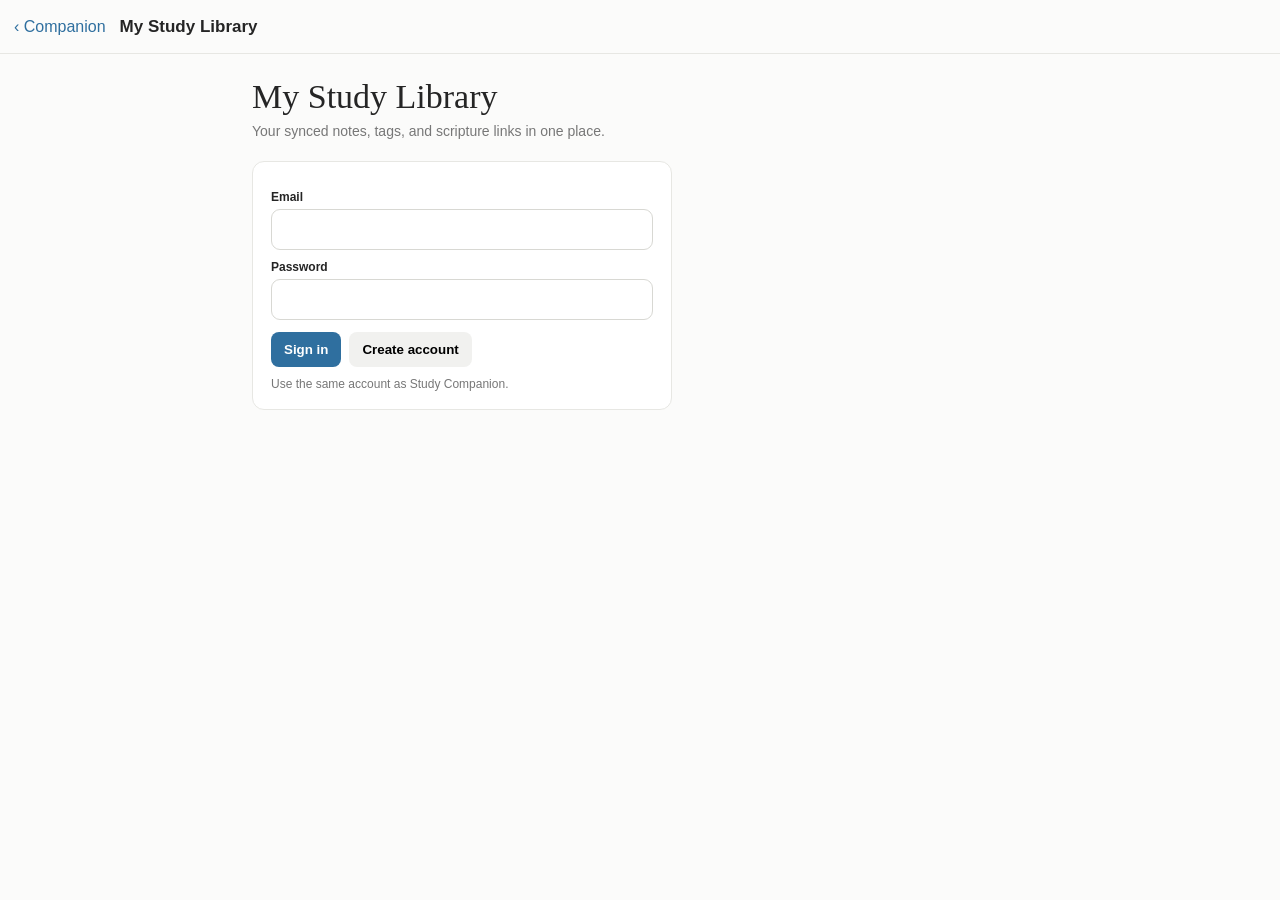
==== study-library/library.html @ bf47d426 "Add synced personal study library" ====
<!doctype html>
<html lang="en"><head><meta charset="utf-8"><meta name="viewport" content="width=device-width,initial-scale=1,viewport-fit=cover"><meta name="theme-color" content="#fbfbfa"><title>My Study Library</title><style>
:root{--bg:#fbfbfa;--ink:#252525;--muted:#777;--line:#e7e7e3;--blue:#2f6f9f}*{box-sizing:border-box}body{margin:0;background:var(--bg);color:var(--ink);font-family:-apple-system,BlinkMacSystemFont,"Segoe UI",sans-serif}.top{position:sticky;top:0;z-index:5;background:#fbfbfaf4;backdrop-filter:blur(12px);border-bottom:1px solid var(--line);display:flex;align-items:center;min-height:54px;padding:8px 14px}.top a{color:var(--blue);text-decoration:none}.title{margin-left:14px;font-weight:600;font-size:17px}.spacer{flex:1}.wrap{max-width:820px;margin:auto;padding:24px 22px 70px}h1{font:34px/1.1 Georgia,"Times New Roman",serif;margin:0 0 8px}.sub{font-size:14px;color:var(--muted);margin-bottom:22px}.controls{display:grid;grid-template-columns:1fr 170px;gap:10px;margin-bottom:18px}.controls input,.controls select,.auth input{width:100%;padding:11px 12px;border:1px solid #d8d8d3;border-radius:9px;background:#fff;font-size:15px}.stats{font-size:12px;color:var(--muted);margin:8px 0 14px}.group{margin:24px 0}.group-title{color:var(--blue);font-size:15px;font-weight:700;padding-bottom:7px;border-bottom:1px solid var(--line)}.item{padding:14px 0;border-bottom:1px solid #ededeb}.meta{display:flex;gap:7px;align-items:center;flex-wrap:wrap;font-size:11px;text-transform:uppercase;letter-spacing:.05em;color:var(--muted);font-weight:700}.selected{font:17px/1.35 Georgia,serif;color:#555;margin:5px 0}.body{font:18px/1.5 Georgia,"Times New Roman",serif;margin:5px 0}.pill{display:inline-block;padding:3px 8px;background:#f1f1ef;border-radius:12px;font-size:12px;text-transform:none;letter-spacing:0}.actions{display:flex;gap:14px;margin-top:7px;font-size:12px}.actions a,.delete{color:var(--blue);background:none;border:0;padding:0;font:inherit;cursor:pointer;text-decoration:none}.delete{color:#a33}.empty{color:var(--muted);font-size:14px;padding:24px 0}.auth{max-width:420px;background:#fff;border:1px solid var(--line);border-radius:12px;padding:18px}.auth label{display:block;font-size:12px;font-weight:700;margin:10px 0 5px}.row{display:flex;gap:8px;margin-top:12px}.btn{border:0;border-radius:8px;padding:10px 13px;font-weight:600;cursor:pointer}.primary{background:var(--blue);color:#fff}.secondary{background:#f1f1ef}.msg{font-size:12px;color:var(--muted);margin-top:10px}.signed{font-size:12px;color:var(--muted)}@media(max-width:600px){.wrap{padding:20px 18px 60px}.controls{grid-template-columns:1fr}.title{font-size:16px}h1{font-size:30px}.body{font-size:17px}}
</style></head><body><header class="top"><a href="companion.html">‹ Companion</a><div class="title">My Study Library</div><div class="spacer"></div><button class="delete" id="signOut" hidden>Sign out</button></header><main class="wrap"><h1>My Study Library</h1><div class="sub">Your synced notes, tags, and scripture links in one place.</div><section id="authBox" class="auth"><label>Email</label><input id="email" type="email" autocomplete="email"><label>Password</label><input id="password" type="password" autocomplete="current-password"><div class="row"><button class="btn primary" id="signIn">Sign in</button><button class="btn secondary" id="signUp">Create account</button></div><div class="msg" id="authMsg">Use the same account as Study Companion.</div></section><section id="libraryBox" hidden><div class="signed" id="userEmail"></div><div class="controls"><input id="search" placeholder="Search notes, tags, words, or scripture references…"><select id="typeFilter"><option value="all">All saved study</option><option value="note">Notes</option><option value="tag">Tags</option><option value="link">Links / cross-references</option></select></div><div class="stats" id="stats"></div><div id="results"></div></section></main>
<script type="module">import{createClient}from'https://esm.sh/@supabase/supabase-js@2';const SBURL='https://qgkexntrqccusjzxlmyg.supabase.co',SBKEY='sb_publishable_fxGyeKwo2QfovWpKSfMiQw_w5N2yeYF',sb=createClient(SBURL,SBKEY);let user=null,allRows=[],channel=null;const esc=s=>String(s??'').replace(/[&<>"']/g,c=>({'&':'&amp;','<':'&lt;','>':'&gt;','"':'&quot;',"'":'&#39;'}[c]));function companionUrl(r){return 'companion.html?ref='+encodeURIComponent(r.reference)+'&text='+encodeURIComponent(r.selected_text||'')}function itemBody(r){if(r.annotation_type==='note')return esc(r.note_text||'');if(r.annotation_type==='tag')return '<span class="pill">#'+esc(r.tag||'')+'</span>';if(r.annotation_type==='link'){const bits=[];if(r.target_reference)bits.push(esc(r.target_reference));if(r.target_url)bits.push('<a href="'+esc(r.target_url)+'" target="_blank">Open link</a>');return bits.join(' · ')}return ''}function filterRows(){const q=search.value.trim().toLowerCase(),t=typeFilter.value;return allRows.filter(r=>(t==='all'||r.annotation_type===t)&&(!q||[r.reference,r.selected_text,r.note_text,r.tag,r.target_reference,r.target_url].some(v=>String(v||'').toLowerCase().includes(q))))}function render(){const rows=filterRows();stats.textContent=rows.length+' saved item'+(rows.length===1?'':'s');if(!rows.length){results.innerHTML='<div class="empty">No matching saved study items.</div>';return}const groups=new Map();for(const r of rows){if(!groups.has(r.reference))groups.set(r.reference,[]);groups.get(r.reference).push(r)}results.innerHTML=[...groups].map(([ref,items])=>`<section class="group"><div class="group-title">${esc(ref)}</div>${items.map(r=>`<div class="item"><div class="meta"><span>${esc(r.annotation_type)}</span>${r.tag?`<span class="pill">#${esc(r.tag)}</span>`:''}</div>${r.selected_text?`<div class="selected">${esc(r.selected_text)}</div>`:''}<div class="body">${itemBody(r)}</div><div class="actions"><a href="${companionUrl(r)}">Open in Companion</a>${r.target_reference?`<a href="companion.html?ref=${encodeURIComponent(r.target_reference)}&text=${encodeURIComponent(r.target_reference)}">Open linked scripture</a>`:''}<button class="delete" data-del="${r.id}">Delete</button></div></div>`).join('')}</section>`).join('');document.querySelectorAll('[data-del]').forEach(b=>b.onclick=async()=>{await sb.from('study_annotations').delete().eq('id',b.dataset.del);await load()})}async function load(){if(!user)return;const{data,error}=await sb.from('study_annotations').select('*').neq('annotation_type','highlight').order('updated_at',{ascending:false});if(error){results.innerHTML='<div class="empty">'+esc(error.message)+'</div>';return}allRows=data||[];render()}function subscribe(){if(channel){sb.removeChannel(channel);channel=null}if(!user)return;channel=sb.channel('library-'+user.id).on('postgres_changes',{event:'*',schema:'public',table:'study_annotations',filter:'user_id=eq.'+user.id},()=>load()).subscribe()}async function refresh(){const{data:{user:u}}=await sb.auth.getUser();user=u||null;authBox.hidden=!!user;libraryBox.hidden=!user;signOut.hidden=!user;if(user){userEmail.textContent='Signed in as '+(user.email||'');await load();subscribe()}else{allRows=[]}}signIn.onclick=async()=>{authMsg.textContent='Signing in…';const{error}=await sb.auth.signInWithPassword({email:email.value.trim(),password:password.value});authMsg.textContent=error?error.message:'Signed in.';if(!error)refresh()};signUp.onclick=async()=>{const{error}=await sb.auth.signUp({email:email.value.trim(),password:password.value});authMsg.textContent=error?error.message:'Account created. Confirm email if requested, then sign in.'};signOut.onclick=async()=>{await sb.auth.signOut();refresh()};search.oninput=render;typeFilter.onchange=render;sb.auth.onAuthStateChange(()=>refresh());refresh();</script></body></html>
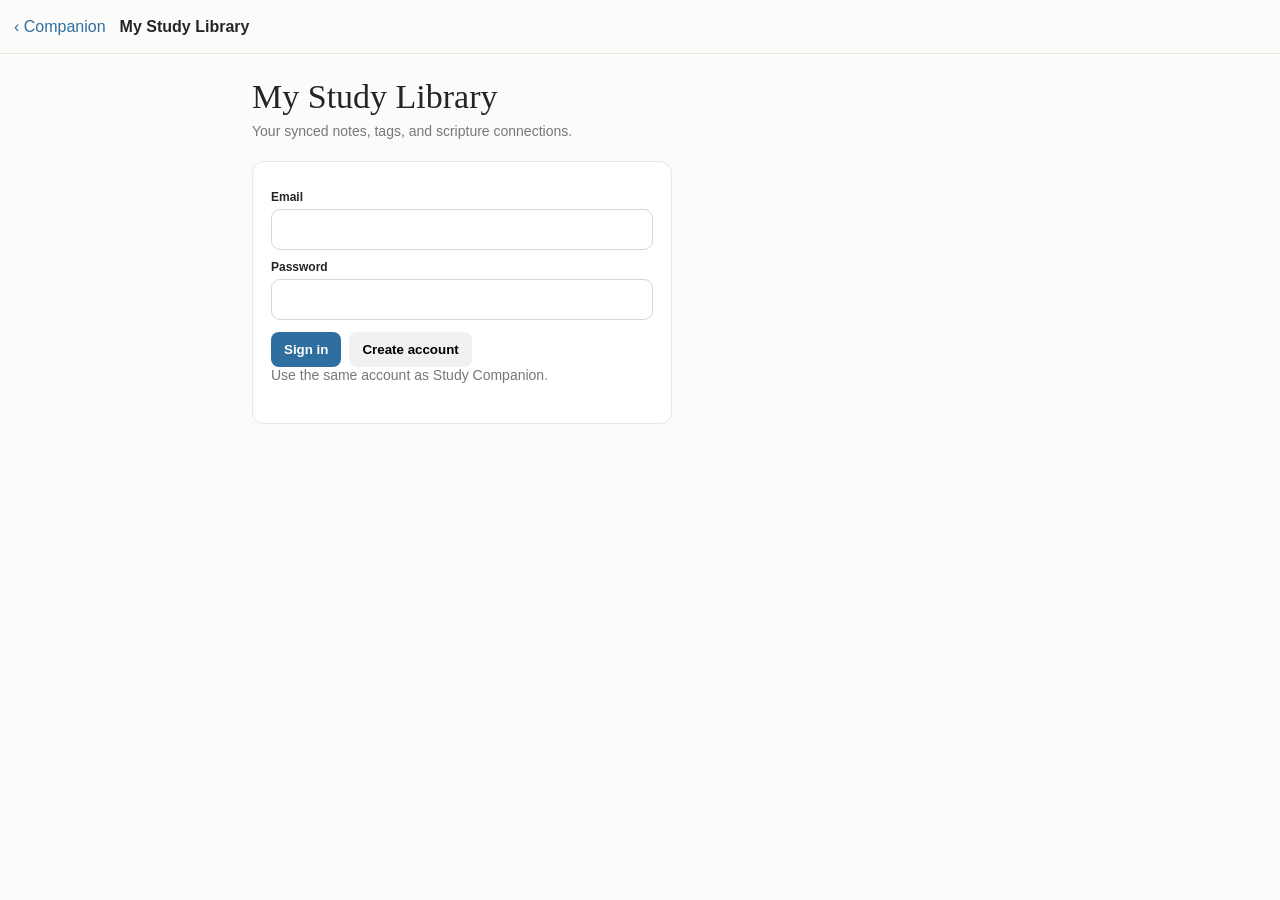
==== commit 648b7e73: "Improve scripture cross-reference workflow in study library" ====
--- a/study-library/library.html
+++ b/study-library/library.html
@@ -1,5 +1 @@
-<!doctype html>
-<html lang="en"><head><meta charset="utf-8"><meta name="viewport" content="width=device-width,initial-scale=1,viewport-fit=cover"><meta name="theme-color" content="#fbfbfa"><title>My Study Library</title><style>
-:root{--bg:#fbfbfa;--ink:#252525;--muted:#777;--line:#e7e7e3;--blue:#2f6f9f}*{box-sizing:border-box}body{margin:0;background:var(--bg);color:var(--ink);font-family:-apple-system,BlinkMacSystemFont,"Segoe UI",sans-serif}.top{position:sticky;top:0;z-index:5;background:#fbfbfaf4;backdrop-filter:blur(12px);border-bottom:1px solid var(--line);display:flex;align-items:center;min-height:54px;padding:8px 14px}.top a{color:var(--blue);text-decoration:none}.title{margin-left:14px;font-weight:600;font-size:17px}.spacer{flex:1}.wrap{max-width:820px;margin:auto;padding:24px 22px 70px}h1{font:34px/1.1 Georgia,"Times New Roman",serif;margin:0 0 8px}.sub{font-size:14px;color:var(--muted);margin-bottom:22px}.controls{display:grid;grid-template-columns:1fr 170px;gap:10px;margin-bottom:18px}.controls input,.controls select,.auth input{width:100%;padding:11px 12px;border:1px solid #d8d8d3;border-radius:9px;background:#fff;font-size:15px}.stats{font-size:12px;color:var(--muted);margin:8px 0 14px}.group{margin:24px 0}.group-title{color:var(--blue);font-size:15px;font-weight:700;padding-bottom:7px;border-bottom:1px solid var(--line)}.item{padding:14px 0;border-bottom:1px solid #ededeb}.meta{display:flex;gap:7px;align-items:center;flex-wrap:wrap;font-size:11px;text-transform:uppercase;letter-spacing:.05em;color:var(--muted);font-weight:700}.selected{font:17px/1.35 Georgia,serif;color:#555;margin:5px 0}.body{font:18px/1.5 Georgia,"Times New Roman",serif;margin:5px 0}.pill{display:inline-block;padding:3px 8px;background:#f1f1ef;border-radius:12px;font-size:12px;text-transform:none;letter-spacing:0}.actions{display:flex;gap:14px;margin-top:7px;font-size:12px}.actions a,.delete{color:var(--blue);background:none;border:0;padding:0;font:inherit;cursor:pointer;text-decoration:none}.delete{color:#a33}.empty{color:var(--muted);font-size:14px;padding:24px 0}.auth{max-width:420px;background:#fff;border:1px solid var(--line);border-radius:12px;padding:18px}.auth label{display:block;font-size:12px;font-weight:700;margin:10px 0 5px}.row{display:flex;gap:8px;margin-top:12px}.btn{border:0;border-radius:8px;padding:10px 13px;font-weight:600;cursor:pointer}.primary{background:var(--blue);color:#fff}.secondary{background:#f1f1ef}.msg{font-size:12px;color:var(--muted);margin-top:10px}.signed{font-size:12px;color:var(--muted)}@media(max-width:600px){.wrap{padding:20px 18px 60px}.controls{grid-template-columns:1fr}.title{font-size:16px}h1{font-size:30px}.body{font-size:17px}}
-</style></head><body><header class="top"><a href="companion.html">‹ Companion</a><div class="title">My Study Library</div><div class="spacer"></div><button class="delete" id="signOut" hidden>Sign out</button></header><main class="wrap"><h1>My Study Library</h1><div class="sub">Your synced notes, tags, and scripture links in one place.</div><section id="authBox" class="auth"><label>Email</label><input id="email" type="email" autocomplete="email"><label>Password</label><input id="password" type="password" autocomplete="current-password"><div class="row"><button class="btn primary" id="signIn">Sign in</button><button class="btn secondary" id="signUp">Create account</button></div><div class="msg" id="authMsg">Use the same account as Study Companion.</div></section><section id="libraryBox" hidden><div class="signed" id="userEmail"></div><div class="controls"><input id="search" placeholder="Search notes, tags, words, or scripture references…"><select id="typeFilter"><option value="all">All saved study</option><option value="note">Notes</option><option value="tag">Tags</option><option value="link">Links / cross-references</option></select></div><div class="stats" id="stats"></div><div id="results"></div></section></main>
-<script type="module">import{createClient}from'https://esm.sh/@supabase/supabase-js@2';const SBURL='https://qgkexntrqccusjzxlmyg.supabase.co',SBKEY='sb_publishable_fxGyeKwo2QfovWpKSfMiQw_w5N2yeYF',sb=createClient(SBURL,SBKEY);let user=null,allRows=[],channel=null;const esc=s=>String(s??'').replace(/[&<>"']/g,c=>({'&':'&amp;','<':'&lt;','>':'&gt;','"':'&quot;',"'":'&#39;'}[c]));function companionUrl(r){return 'companion.html?ref='+encodeURIComponent(r.reference)+'&text='+encodeURIComponent(r.selected_text||'')}function itemBody(r){if(r.annotation_type==='note')return esc(r.note_text||'');if(r.annotation_type==='tag')return '<span class="pill">#'+esc(r.tag||'')+'</span>';if(r.annotation_type==='link'){const bits=[];if(r.target_reference)bits.push(esc(r.target_reference));if(r.target_url)bits.push('<a href="'+esc(r.target_url)+'" target="_blank">Open link</a>');return bits.join(' · ')}return ''}function filterRows(){const q=search.value.trim().toLowerCase(),t=typeFilter.value;return allRows.filter(r=>(t==='all'||r.annotation_type===t)&&(!q||[r.reference,r.selected_text,r.note_text,r.tag,r.target_reference,r.target_url].some(v=>String(v||'').toLowerCase().includes(q))))}function render(){const rows=filterRows();stats.textContent=rows.length+' saved item'+(rows.length===1?'':'s');if(!rows.length){results.innerHTML='<div class="empty">No matching saved study items.</div>';return}const groups=new Map();for(const r of rows){if(!groups.has(r.reference))groups.set(r.reference,[]);groups.get(r.reference).push(r)}results.innerHTML=[...groups].map(([ref,items])=>`<section class="group"><div class="group-title">${esc(ref)}</div>${items.map(r=>`<div class="item"><div class="meta"><span>${esc(r.annotation_type)}</span>${r.tag?`<span class="pill">#${esc(r.tag)}</span>`:''}</div>${r.selected_text?`<div class="selected">${esc(r.selected_text)}</div>`:''}<div class="body">${itemBody(r)}</div><div class="actions"><a href="${companionUrl(r)}">Open in Companion</a>${r.target_reference?`<a href="companion.html?ref=${encodeURIComponent(r.target_reference)}&text=${encodeURIComponent(r.target_reference)}">Open linked scripture</a>`:''}<button class="delete" data-del="${r.id}">Delete</button></div></div>`).join('')}</section>`).join('');document.querySelectorAll('[data-del]').forEach(b=>b.onclick=async()=>{await sb.from('study_annotations').delete().eq('id',b.dataset.del);await load()})}async function load(){if(!user)return;const{data,error}=await sb.from('study_annotations').select('*').neq('annotation_type','highlight').order('updated_at',{ascending:false});if(error){results.innerHTML='<div class="empty">'+esc(error.message)+'</div>';return}allRows=data||[];render()}function subscribe(){if(channel){sb.removeChannel(channel);channel=null}if(!user)return;channel=sb.channel('library-'+user.id).on('postgres_changes',{event:'*',schema:'public',table:'study_annotations',filter:'user_id=eq.'+user.id},()=>load()).subscribe()}async function refresh(){const{data:{user:u}}=await sb.auth.getUser();user=u||null;authBox.hidden=!!user;libraryBox.hidden=!user;signOut.hidden=!user;if(user){userEmail.textContent='Signed in as '+(user.email||'');await load();subscribe()}else{allRows=[]}}signIn.onclick=async()=>{authMsg.textContent='Signing in…';const{error}=await sb.auth.signInWithPassword({email:email.value.trim(),password:password.value});authMsg.textContent=error?error.message:'Signed in.';if(!error)refresh()};signUp.onclick=async()=>{const{error}=await sb.auth.signUp({email:email.value.trim(),password:password.value});authMsg.textContent=error?error.message:'Account created. Confirm email if requested, then sign in.'};signOut.onclick=async()=>{await sb.auth.signOut();refresh()};search.oninput=render;typeFilter.onchange=render;sb.auth.onAuthStateChange(()=>refresh());refresh();</script></body></html>+<!doctype html><html lang="en"><head><meta charset="utf-8"><meta name="viewport" content="width=device-width,initial-scale=1,viewport-fit=cover"><meta name="theme-color" content="#fbfbfa"><title>My Study Library</title><style>:root{--bg:#fbfbfa;--ink:#252525;--muted:#777;--line:#e7e7e3;--blue:#2f6f9f}*{box-sizing:border-box}body{margin:0;background:var(--bg);color:var(--ink);font-family:-apple-system,BlinkMacSystemFont,"Segoe UI",sans-serif}.top{position:sticky;top:0;z-index:5;background:#fbfbfaf4;backdrop-filter:blur(12px);border-bottom:1px solid var(--line);display:flex;align-items:center;min-height:54px;padding:8px 14px}.top a,.actions a{color:var(--blue);text-decoration:none}.title{margin-left:14px;font-weight:600}.spacer{flex:1}.wrap{max-width:820px;margin:auto;padding:24px 22px 70px}h1{font:34px/1.1 Georgia,serif;margin:0 0 8px}.sub,.stats,.signed{font-size:12px;color:var(--muted)}.sub{font-size:14px;margin-bottom:22px}.controls{display:grid;grid-template-columns:1fr 170px;gap:10px;margin-bottom:18px}.controls input,.controls select,.auth input{width:100%;padding:11px 12px;border:1px solid #d8d8d3;border-radius:9px;background:#fff;font-size:15px}.group{margin:24px 0}.group-title{color:var(--blue);font-size:15px;font-weight:700;padding-bottom:7px;border-bottom:1px solid var(--line)}.item{padding:14px 0;border-bottom:1px solid #ededeb}.meta{font-size:11px;text-transform:uppercase;letter-spacing:.05em;color:var(--muted);font-weight:700}.selected{font:17px/1.35 Georgia,serif;color:#555;margin:5px 0}.body{font:18px/1.5 Georgia,serif;margin:5px 0}.pill{display:inline-block;padding:3px 8px;background:#f1f1ef;border-radius:12px;font-size:12px}.xref{margin:8px 0;padding:10px 12px;border-left:2px solid #b9cfdf;background:#f7fafc}.xref .fromto{font:16px/1.4 Georgia,serif}.xref .arrow{color:#999;padding:0 5px}.actions{display:flex;gap:14px;flex-wrap:wrap;margin-top:8px;font-size:12px}.delete{color:#a33;background:none;border:0;padding:0;cursor:pointer}.empty{color:var(--muted);font-size:14px;padding:24px 0}.auth{max-width:420px;background:#fff;border:1px solid var(--line);border-radius:12px;padding:18px}.auth label{display:block;font-size:12px;font-weight:700;margin:10px 0 5px}.row{display:flex;gap:8px;margin-top:12px}.btn{border:0;border-radius:8px;padding:10px 13px;font-weight:600}.primary{background:var(--blue);color:#fff}.secondary{background:#f1f1ef}@media(max-width:600px){.wrap{padding:20px 18px 60px}.controls{grid-template-columns:1fr}h1{font-size:30px}.body{font-size:17px}}</style></head><body><header class="top"><a href="companion.html">‹ Companion</a><div class="title">My Study Library</div><div class="spacer"></div><button class="delete" id="signOut" hidden>Sign out</button></header><main class="wrap"><h1>My Study Library</h1><div class="sub">Your synced notes, tags, and scripture connections.</div><section id="authBox" class="auth"><label>Email</label><input id="email" type="email"><label>Password</label><input id="password" type="password"><div class="row"><button class="btn primary" id="signIn">Sign in</button><button class="btn secondary" id="signUp">Create account</button></div><div class="sub" id="authMsg">Use the same account as Study Companion.</div></section><section id="libraryBox" hidden><div class="signed" id="userEmail"></div><div class="controls"><input id="search" placeholder="Search notes, tags, words, or scripture references…"><select id="typeFilter"><option value="all">All saved study</option><option value="note">Notes</option><option value="tag">Tags</option><option value="link">Scripture connections</option></select></div><div class="stats" id="stats"></div><div id="results"></div></section></main><script type="module">import{createClient}from'https://esm.sh/@supabase/supabase-js@2';const sb=createClient('https://qgkexntrqccusjzxlmyg.supabase.co','sb_publishable_fxGyeKwo2QfovWpKSfMiQw_w5N2yeYF');let user=null,allRows=[],channel=null;const esc=s=>String(s??'').replace(/[&<>"']/g,c=>({'&':'&amp;','<':'&lt;','>':'&gt;','"':'&quot;',"'":'&#39;'}[c]));const cu=(ref,text='')=>'companion.html?ref='+encodeURIComponent(ref)+'&text='+encodeURIComponent(text||ref);function body(r){if(r.annotation_type==='note')return esc(r.note_text||'');if(r.annotation_type==='tag')return '<span class="pill">#'+esc(r.tag||'')+'</span>';if(r.annotation_type==='link'){if(r.target_reference)return `<div class="xref"><div class="fromto"><a href="${cu(r.reference,r.selected_text)}">${esc(r.reference)}</a><span class="arrow">↔</span><a href="${cu(r.target_reference,'')}">${esc(r.target_reference)}</a></div>${r.selected_text?`<div class="selected">${esc(r.selected_text)}</div>`:''}</div>`;if(r.target_url)return `<a href="${esc(r.target_url)}" target="_blank">${esc(r.target_url)}</a>`}return ''}function filtered(){const q=search.value.trim().toLowerCase(),t=typeFilter.value;return allRows.filter(r=>(t==='all'||r.annotation_type===t)&&(!q||[r.reference,r.selected_text,r.note_text,r.tag,r.target_reference,r.target_url].some(v=>String(v||'').toLowerCase().includes(q))))}function render(){const rows=filtered();stats.textContent=rows.length+' saved item'+(rows.length===1?'':'s');if(!rows.length){results.innerHTML='<div class="empty">No matching saved study items.</div>';return}const groups=new Map();for(const r of rows){if(!groups.has(r.reference))groups.set(r.reference,[]);groups.get(r.reference).push(r)}results.innerHTML=[...groups].map(([ref,items])=>`<section class="group"><div class="group-title">${esc(ref)}</div>${items.map(r=>`<div class="item"><div class="meta">${r.annotation_type==='link'?'scripture connection':esc(r.annotation_type)}</div>${r.annotation_type!=='link'&&r.selected_text?`<div class="selected">${esc(r.selected_text)}</div>`:''}<div class="body">${body(r)}</div><div class="actions"><a href="${cu(r.reference,r.selected_text)}">Study ${esc(r.reference)}</a>${r.target_reference?`<a href="${cu(r.target_reference,'')}">Study ${esc(r.target_reference)}</a>`:''}<button class="delete" data-del="${r.id}">Delete</button></div></div>`).join('')}</section>`).join('');document.querySelectorAll('[data-del]').forEach(b=>b.onclick=async()=>{await sb.from('study_annotations').delete().eq('id',b.dataset.del);await load()})}async function load(){if(!user)return;const{data,error}=await sb.from('study_annotations').select('*').neq('annotation_type','highlight').order('updated_at',{ascending:false});if(error){results.innerHTML='<div class="empty">'+esc(error.message)+'</div>';return}allRows=data||[];render()}function subscribe(){if(channel)sb.removeChannel(channel);if(user)channel=sb.channel('library-'+user.id).on('postgres_changes',{event:'*',schema:'public',table:'study_annotations',filter:'user_id=eq.'+user.id},()=>load()).subscribe()}async function refresh(){const{data:{user:u}}=await sb.auth.getUser();user=u||null;authBox.hidden=!!user;libraryBox.hidden=!user;signOut.hidden=!user;if(user){userEmail.textContent='Signed in as '+(user.email||'');await load();subscribe()}}signIn.onclick=async()=>{const{error}=await sb.auth.signInWithPassword({email:email.value.trim(),password:password.value});authMsg.textContent=error?error.message:'Signed in.';if(!error)refresh()};signUp.onclick=async()=>{const{error}=await sb.auth.signUp({email:email.value.trim(),password:password.value});authMsg.textContent=error?error.message:'Account created.'};signOut.onclick=async()=>{await sb.auth.signOut();refresh()};search.oninput=render;typeFilter.onchange=render;sb.auth.onAuthStateChange(()=>refresh());refresh();</script></body></html>
